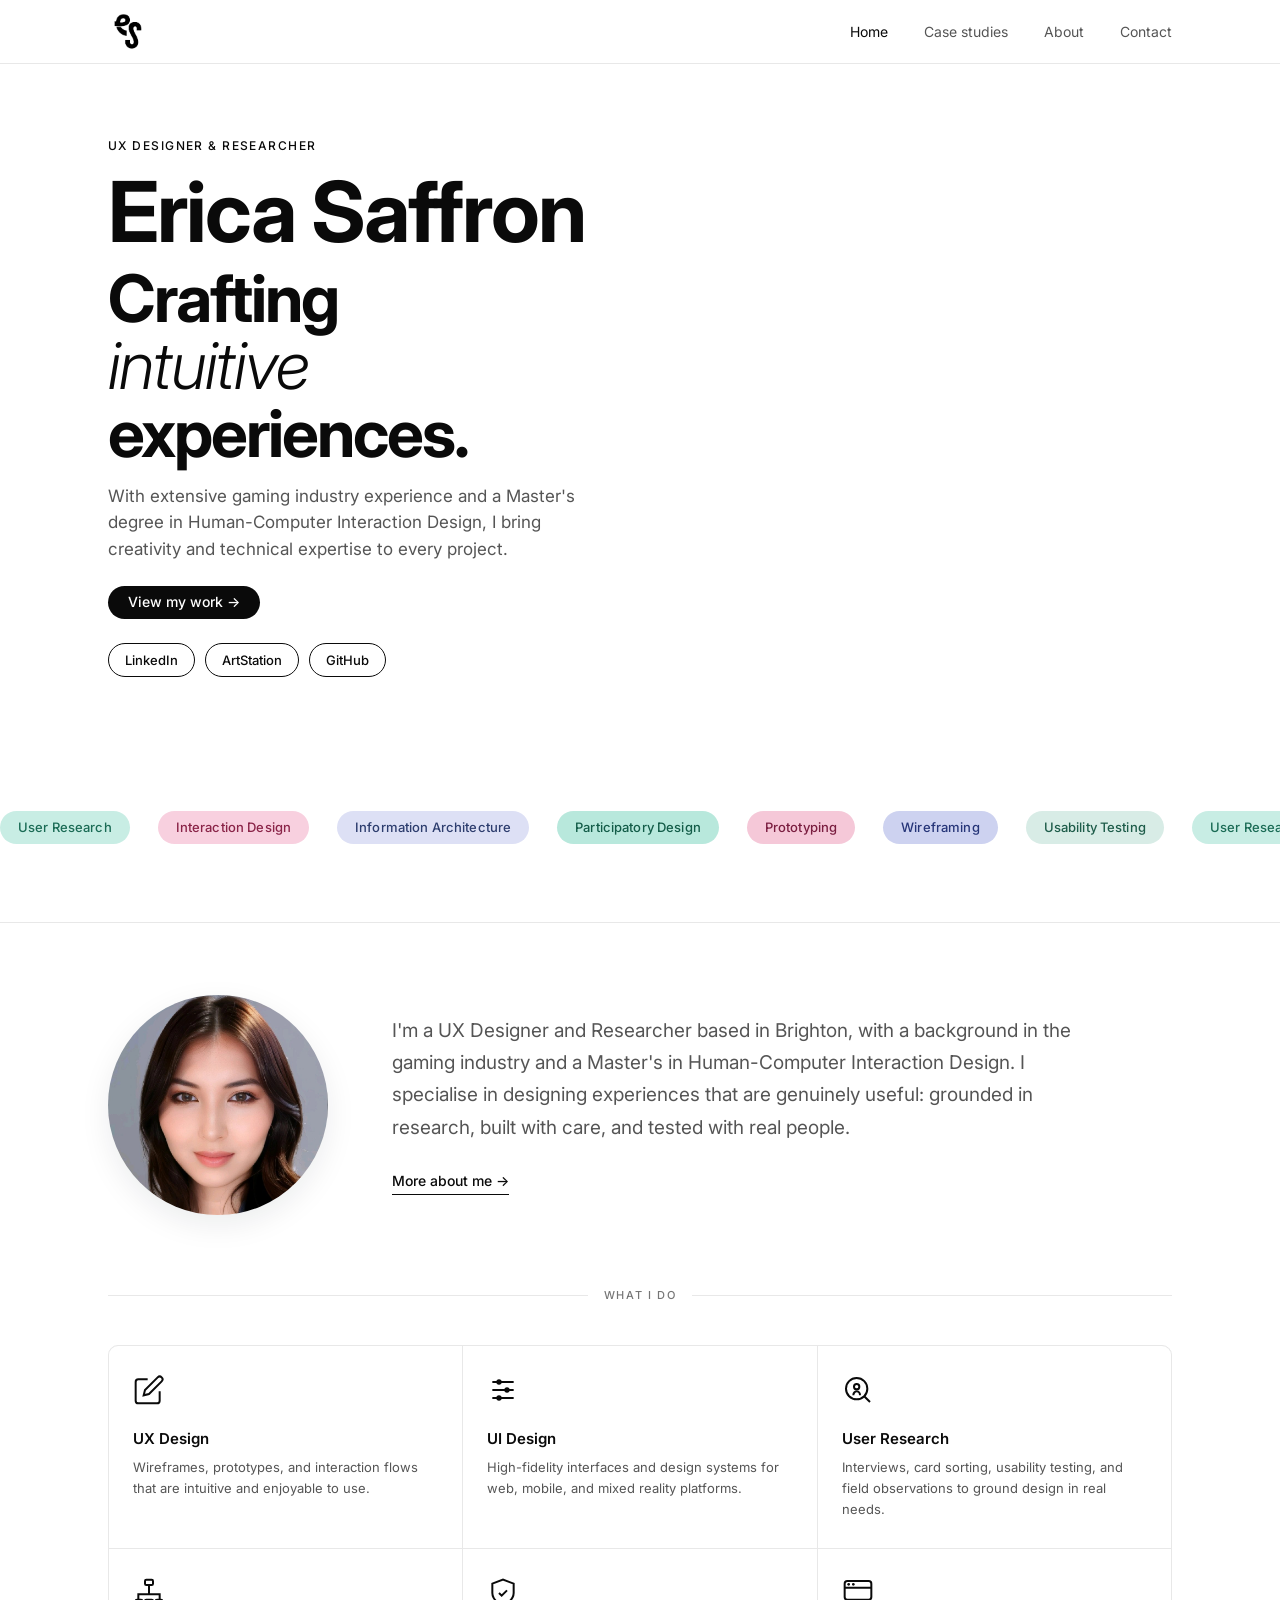
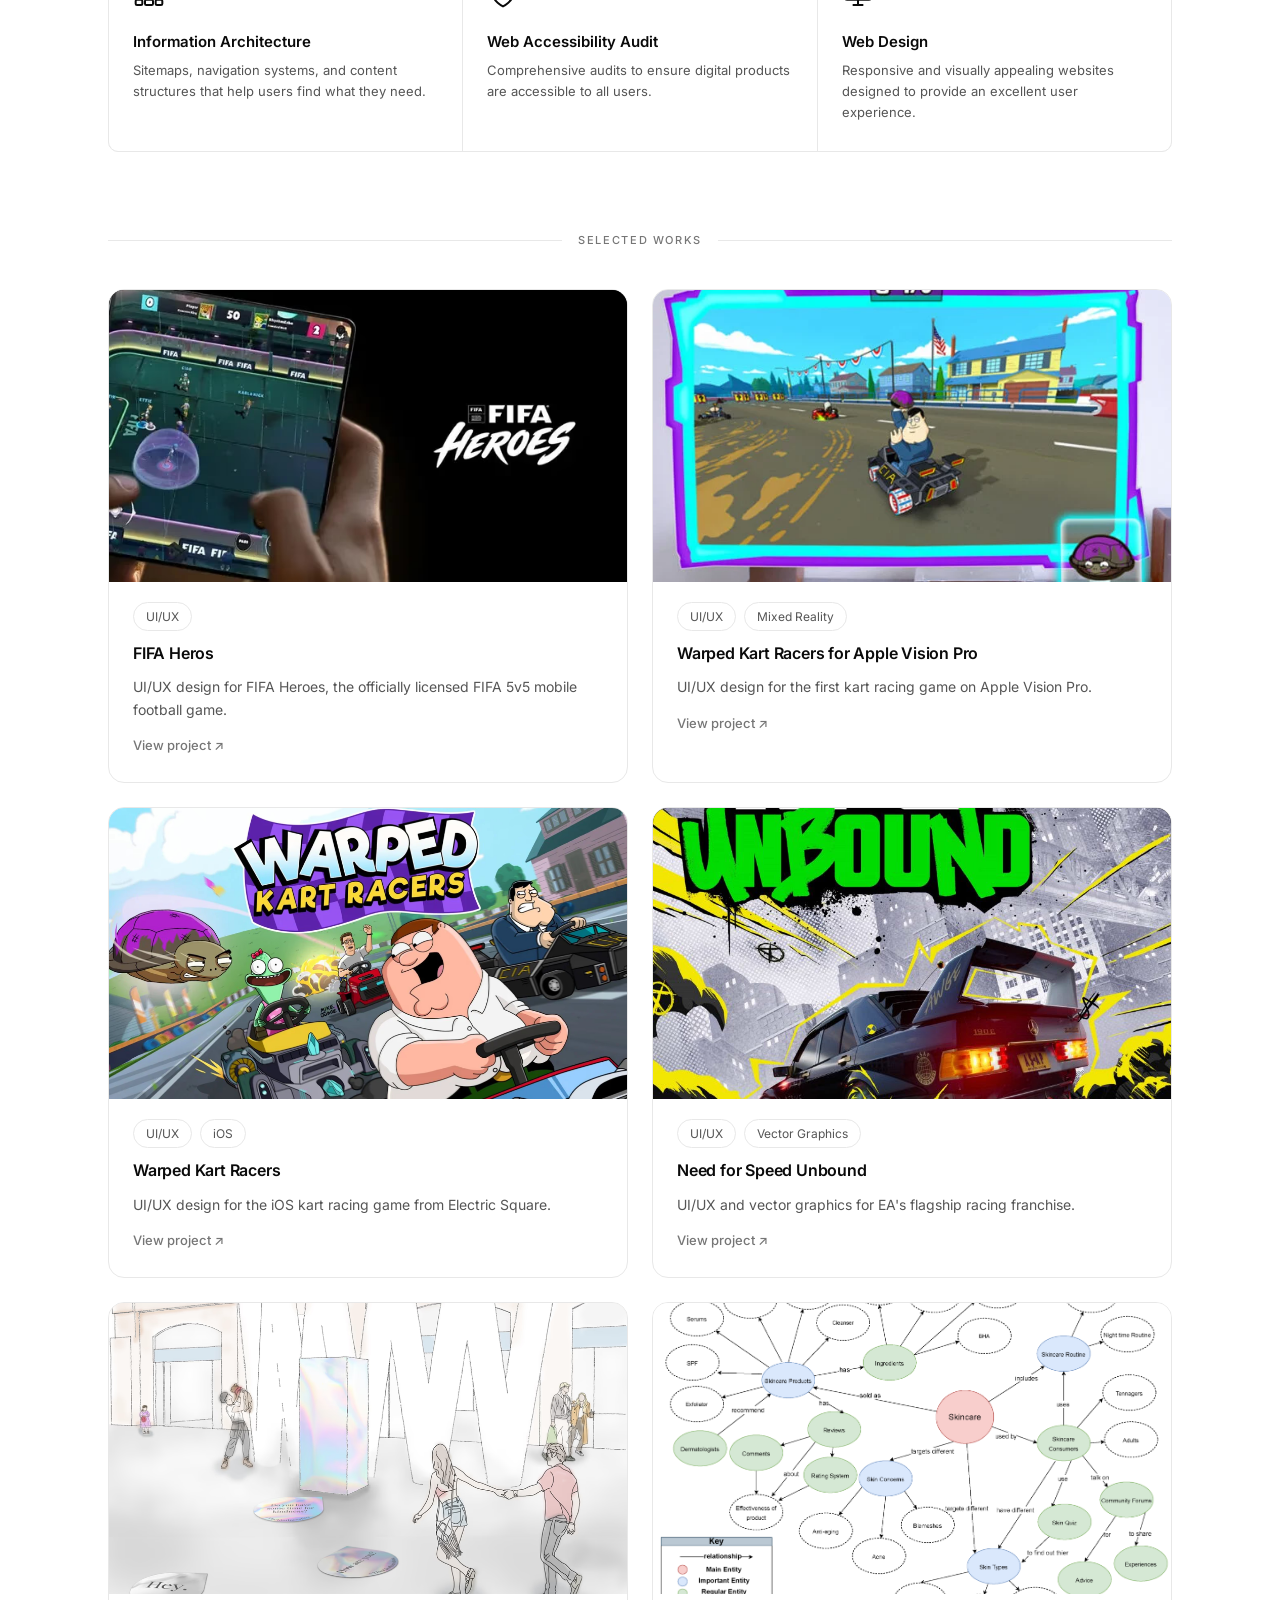
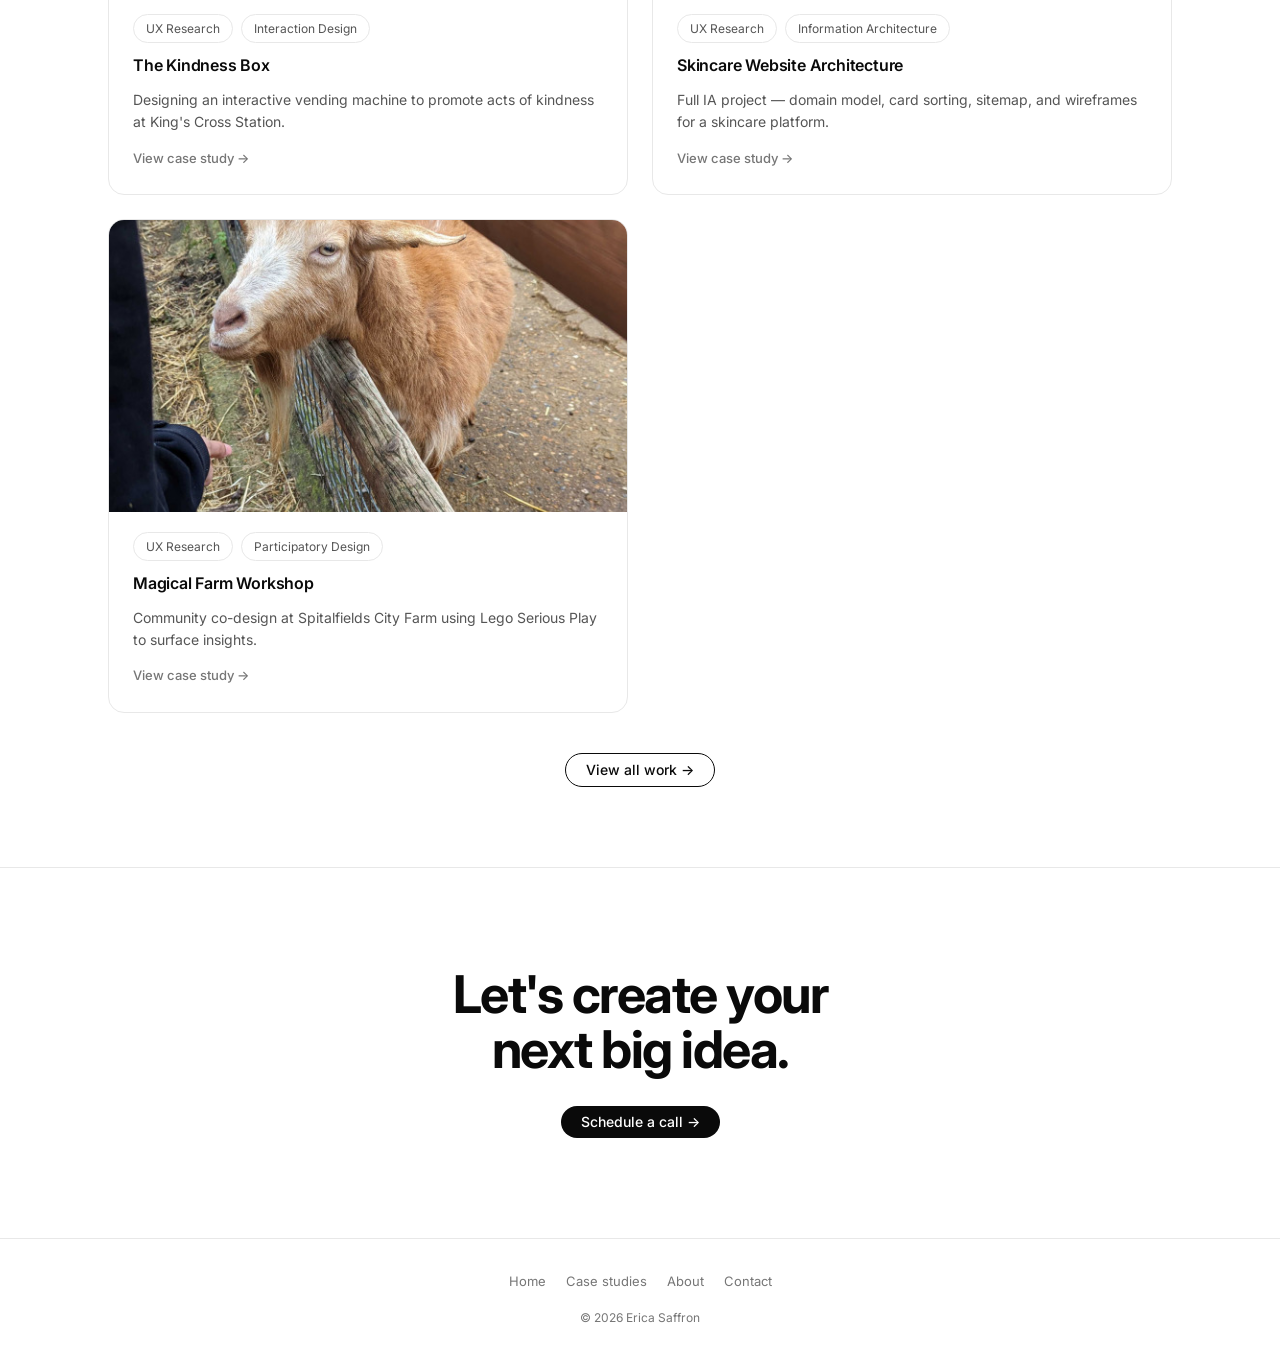
==== index.html @ 1711dd30 "Initial commit of Erica Saffron portfolio site Static HTML/CSS/JS portfolio with case studies for th" ====
<!DOCTYPE html>
<html lang="en">
<head>
  <meta charset="UTF-8">
  <meta name="viewport" content="width=device-width, initial-scale=1.0">
  <title>Erica Saffron | UX Designer & Researcher</title>
  <meta name="description" content="UX Designer and Researcher based in Brighton, specialising in human-centred design, interaction design, and user research.">
  <link rel="preconnect" href="https://fonts.googleapis.com">
  <link rel="preconnect" href="https://fonts.gstatic.com" crossorigin>
  <link href="https://fonts.googleapis.com/css2?family=Inter:wght@300;400;500;600;700&display=swap" rel="stylesheet">
  <link rel="stylesheet" href="css/style.css">
</head>
<body>
  <a href="#main" class="skip-link">Skip to main content</a>

  <!-- NAV -->
  <nav class="nav">
    <div class="nav__inner">
      <a href="index.html" class="nav__logo" aria-label="Erica Saffron home">
        <img src="images/logo-black.jpg" alt="Erica Saffron" style="width:40px;height:40px;border-radius:999px;object-fit:cover;display:block;">
      </a>
      <ul class="nav__links" id="navLinks">
        <li><a href="index.html" class="active">Home</a></li>
        <li><a href="portfolio.html">Case studies</a></li>
        <li><a href="about.html">About</a></li>
        <li><a href="contact.html">Contact</a></li>
      </ul>
      <button class="nav__toggle" id="navToggle" type="button" aria-label="Toggle navigation menu" aria-controls="navLinks" aria-expanded="false" aria-haspopup="true">
        <span aria-hidden="true"></span><span aria-hidden="true"></span><span aria-hidden="true"></span>
      </button>
    </div>
  </nav>

  <main id="main">

    <!-- HERO -->
    <section class="home-hero" style="--home-hero-bg: linear-gradient(rgba(0, 0, 0, 0.78), rgba(255, 0, 242, 0.78)), url('images/your-hero-image.jpg');">
      <div class="container">
        <p class="home-hero__eyebrow">UX Designer & Researcher</p>
        <h1>
          <span class="home-hero__name">Erica Saffron</span>
          <span class="home-hero__tagline">Crafting<br><em>intuitive</em><br>experiences.</span>
        </h1>
        <p class="home-hero__sub">With extensive gaming industry experience and a Master's degree in Human-Computer Interaction Design, I bring creativity and technical expertise to every project.</p>
        <div class="home-hero__actions">
          <a href="portfolio.html" class="btn btn--primary">View my work →</a>
        </div>
        <div class="home-hero__social">
          <a href="https://www.linkedin.com/in/erica-saffron" target="_blank" rel="noopener" aria-label="LinkedIn (opens in new tab)">LinkedIn</a>
          <a href="https://www.artstation.com/ericasaffron" target="_blank" rel="noopener" aria-label="ArtStation (opens in new tab)">ArtStation</a>
          <a href="https://github.com/ericasaffron" target="_blank" rel="noopener" aria-label="GitHub (opens in new tab)">GitHub</a>
        </div>
      </div>
    </section>

    <!-- MARQUEE -->
    <div class="marquee-wrap">
      <div class="marquee-track" aria-hidden="true">
        <span class="dot">User Research</span>
        <span class="dot">Interaction Design</span>
        <span class="dot">Information Architecture</span>
        <span class="dot">Participatory Design</span>
        <span class="dot">Prototyping</span>
        <span class="dot">Wireframing</span>
        <span class="dot">Usability Testing</span>
        <span class="dot">User Research</span>
        <span class="dot">Interaction Design</span>
        <span class="dot">Information Architecture</span>
        <span class="dot">Participatory Design</span>
        <span class="dot">Prototyping</span>
        <span class="dot">Wireframing</span>
        <span class="dot">Usability Testing</span>
        <span class="dot">User Research</span>
        <span class="dot">Interaction Design</span>
        <span class="dot">Information Architecture</span>
        <span class="dot">Participatory Design</span>
        <span class="dot">Prototyping</span>
        <span class="dot">Wireframing</span>
        <span class="dot">Usability Testing</span>
        <span class="dot">User Research</span>
        <span class="dot">Interaction Design</span>
        <span class="dot">Information Architecture</span>
        <span class="dot">Participatory Design</span>
        <span class="dot">Prototyping</span>
        <span class="dot">Wireframing</span>
        <span class="dot">Usability Testing</span>
      </div>
    </div>

    <!-- INTRO -->
    <section class="home-intro">
      <div class="container">
        <div class="home-intro__inner">
          <div class="home-intro__photo">
            <img src="images/erica-portrait.jpg" alt="Erica Saffron">
          </div>
          <div class="home-intro__text">
            <p class="home-intro__body">I'm a UX Designer and Researcher based in Brighton, with a background in the gaming industry and a Master's in Human-Computer Interaction Design. I specialise in designing experiences that are genuinely useful: grounded in research, built with care, and tested with real people.</p>
            <a href="about.html" class="home-intro__link">More about me →</a>
          </div>
        </div>
      </div>
    </section>

        <!-- SERVICES -->
    <section style="padding: 0 0 80px;">
      <div class="container">
        <div class="section-label"><span>What I do</span></div>
        <div class="services-grid">
          <div class="service-item">
            <svg class="service-item__icon" viewBox="0 0 24 24" fill="none" stroke="currentColor" stroke-width="1.5">
              <path d="M11 4H4a2 2 0 0 0-2 2v14a2 2 0 0 0 2 2h14a2 2 0 0 0 2-2v-7"/>
              <path d="M18.5 2.5a2.121 2.121 0 0 1 3 3L12 15l-4 1 1-4 9.5-9.5z"/>
            </svg>
            <div class="service-item__name">UX Design</div>
            <div class="service-item__desc">Wireframes, prototypes, and interaction flows that are intuitive and enjoyable to use.</div>
          </div>
          <div class="service-item">
            <svg class="service-item__icon" viewBox="0 0 24 24" fill="none" stroke="currentColor" stroke-width="1.5">
              <line x1="4" y1="6" x2="20" y2="6"/>
              <line x1="4" y1="12" x2="20" y2="12"/>
              <line x1="4" y1="18" x2="20" y2="18"/>
              <circle cx="9" cy="6" r="2" fill="currentColor" stroke="none"/>
              <circle cx="15" cy="12" r="2" fill="currentColor" stroke="none"/>
              <circle cx="9" cy="18" r="2" fill="currentColor" stroke="none"/>
            </svg>
            <div class="service-item__name">UI Design</div>
            <div class="service-item__desc">High-fidelity interfaces and design systems for web, mobile, and mixed reality platforms.</div>
          </div>
          <div class="service-item">
            <svg class="service-item__icon" viewBox="0 0 24 24" fill="none" stroke="currentColor" stroke-width="1.5">
              <circle cx="11" cy="11" r="8"/>
              <path d="m21 21-4.35-4.35"/>
              <circle cx="11" cy="9.5" r="2"/>
              <path d="M8.5 16c0-1.7 1.1-3 2.5-3s2.5 1.3 2.5 3"/>
            </svg>
            <div class="service-item__name">User Research</div>
            <div class="service-item__desc">Interviews, card sorting, usability testing, and field observations to ground design in real needs.</div>
          </div>
          <div class="service-item">
            <svg class="service-item__icon" viewBox="0 0 24 24" fill="none" stroke="currentColor" stroke-width="1.5">
              <rect x="9" y="2" width="6" height="4" rx="1"/>
              <rect x="2" y="17" width="5" height="4" rx="1"/>
              <rect x="9" y="17" width="6" height="4" rx="1"/>
              <rect x="17" y="17" width="5" height="4" rx="1"/>
              <path d="M12 6v7M12 13H4v4M12 13h8v4"/>
            </svg>
            <div class="service-item__name">Information Architecture</div>
            <div class="service-item__desc">Sitemaps, navigation systems, and content structures that help users find what they need.</div>
          </div>
          <div class="service-item">
            <svg class="service-item__icon" viewBox="0 0 24 24" fill="none" stroke="currentColor" stroke-width="1.5">
              <path d="M12 22s8-4 8-10V5l-8-3-8 3v7c0 6 8 10 8 10z"/>
              <polyline points="9 12 11 14 15 10"/>
            </svg>
            <div class="service-item__name">Web Accessibility Audit</div>
            <div class="service-item__desc">Comprehensive audits to ensure digital products are accessible to all users.</div>
          </div>
          <div class="service-item">
            <svg class="service-item__icon" viewBox="0 0 24 24" fill="none" stroke="currentColor" stroke-width="1.5">
              <rect x="2" y="3" width="20" height="14" rx="2"/>
              <path d="M2 8h20M8 21h8M12 17v4"/>
              <circle cx="5" cy="5.5" r="1" fill="currentColor" stroke="none"/>
              <circle cx="8.5" cy="5.5" r="1" fill="currentColor" stroke="none"/>
            </svg>
            <div class="service-item__name">Web Design</div>
            <div class="service-item__desc">Responsive and visually appealing websites designed to provide an excellent user experience.</div>
          </div>
        </div>
      </div>
    </section>

    <!-- SELECTED WORK -->
    <section style="padding: 0 0 80px;">
      <div class="container">
        <div class="section-label"><span>Selected Works</span></div>

        <div class="projects-grid">

                    <!-- FIFA Heros -->
          <a href="https://www.playfifaheroes.com/" target="_blank" rel="noopener" class="project-card">
            <div class="project-card__thumb" style="background: #0a0a0a;">
              <img src="images/fifa-heros-thumb.jpg" alt="FIFA Heros" onerror="this.style.display='none'">
            </div>
            <div class="project-card__body">
              <div class="tag-group" style="margin-bottom:10px;">
                <span class="tag">UI/UX</span>
              </div>
              <div class="project-card__title">FIFA Heros</div>
              <p style="font-size:14px;color:var(--gray-600);line-height:1.6;">UI/UX design for FIFA Heroes, the officially licensed FIFA 5v5 mobile football game.</p>
              <div class="project-card__arrow">View project ↗</div>
            </div>
          </a>

                    <!-- Warped Kart Apple Vision Pro-->
          <a href="https://livelystudio.com/insight-opinion-and-news/warped-kart-racer-avp/" target="_blank" rel="noopener" class="project-card">
            <div class="project-card__thumb" style="background: #e8eaf0;">
              <img src="images/warped-kart-AP-thumb.jpg" alt="Warped Kart Racers for Apple Vision Pro" onerror="this.style.display='none'">
            </div>
            <div class="project-card__body">
              <div class="tag-group" style="margin-bottom:10px;">
                <span class="tag">UI/UX</span>
                <span class="tag">Mixed Reality</span>
              </div>
              <div class="project-card__title">Warped Kart Racers for Apple Vision Pro</div>
              <p style="font-size:14px;color:var(--gray-600);line-height:1.6;">UI/UX design for the first kart racing game on Apple Vision Pro.</p>
              <div class="project-card__arrow">View project ↗</div>
            </div>
          </a>

                    <!-- Warped Kart -->
          <a href="https://electricsquare.com/games/warped-kart-racers/" target="_blank" rel="noopener" class="project-card">
            <div class="project-card__thumb" style="background: #e8eaf0;">
              <img src="images/warped-kart-thumb.jpg" alt="Warped Kart Racers for iOS" onerror="this.style.display='none'">
            </div>
            <div class="project-card__body">
              <div class="tag-group" style="margin-bottom:10px;">
                <span class="tag">UI/UX</span>
                <span class="tag">iOS</span>
              </div>
              <div class="project-card__title">Warped Kart Racers</div>
              <p style="font-size:14px;color:var(--gray-600);line-height:1.6;">UI/UX design for the iOS kart racing game from Electric Square.</p>
              <div class="project-card__arrow">View project ↗</div>
            </div>
          </a>

          <!-- NFS -->
          <a href="https://electricsquare.com/games/need-for-speed-unbound/" target="_blank" rel="noopener" class="project-card">
            <div class="project-card__thumb" style="background: #0a0a0a;">
              <img src="images/nfs-thumb.jpg" alt="Need for Speed Unbound" onerror="this.style.display='none'">
            </div>
            <div class="project-card__body">
              <div class="tag-group" style="margin-bottom:10px;">
                <span class="tag">UI/UX</span>
                <span class="tag">Vector Graphics</span>
              </div>
              <div class="project-card__title">Need for Speed Unbound</div>
              <p style="font-size:14px;color:var(--gray-600);line-height:1.6;">UI/UX and vector graphics for EA's flagship racing franchise.</p>
              <div class="project-card__arrow">View project ↗</div>
            </div>
          </a>

          
          <!-- Kindness Box -->
          <a href="kindness-box.html" class="project-card">
            <div class="project-card__thumb" style="background: #f0ede8;">
              <img src="images/kindness-box-thumb.jpg" alt="The Kindness Box — an iridescent vending machine installation at King's Cross" onerror="this.style.display='none'">
            </div>
            <div class="project-card__body">
              <div class="tag-group" style="margin-bottom:10px;">
                <span class="tag">UX Research</span>
                <span class="tag">Interaction Design</span>
              </div>
              <div class="project-card__title">The Kindness Box</div>
              <p style="font-size:14px;color:var(--gray-600);line-height:1.6;">Designing an interactive vending machine to promote acts of kindness at King's Cross Station.</p>
              <div class="project-card__arrow">View case study →</div>
            </div>
          </a>

          <!-- IA Skincare -->
          <a href="information-architecture.html" class="project-card">
            <div class="project-card__thumb" style="background: #fce8e6;">
              <img src="images/ia-thumb.jpg" alt="Information Architecture sitemap for a skincare website" onerror="this.style.display='none'">
            </div>
            <div class="project-card__body">
              <div class="tag-group" style="margin-bottom:10px;">
                <span class="tag">UX Research</span>
                <span class="tag">Information Architecture</span>
              </div>
              <div class="project-card__title">Skincare Website Architecture</div>
              <p style="font-size:14px;color:var(--gray-600);line-height:1.6;">Full IA project — domain model, card sorting, sitemap, and wireframes for a skincare platform.</p>
              <div class="project-card__arrow">View case study →</div>
            </div>
          </a>

          <!-- Participatory Design -->
          <a href="participatory-design.html" class="project-card">
            <div class="project-card__thumb" style="background: #e8f0e8;">
              <img src="images/farm-thumb.jpg" alt="Lego Serious Play workshop at Spitalfields City Farm" onerror="this.style.display='none'">
            </div>
            <div class="project-card__body">
              <div class="tag-group" style="margin-bottom:10px;">
                <span class="tag">UX Research</span>
                <span class="tag">Participatory Design</span>
              </div>
              <div class="project-card__title">Magical Farm Workshop</div>
              <p style="font-size:14px;color:var(--gray-600);line-height:1.6;">Community co-design at Spitalfields City Farm using Lego Serious Play to surface insights.</p>
              <div class="project-card__arrow">View case study →</div>
            </div>
          </a>

        </div>

        <div style="text-align:center; margin-top:40px;">
          <a href="portfolio.html" class="btn btn--outline">View all work →</a>
        </div>
      </div>
    </section>

    <!-- FOOTER CTA -->
    <div class="footer-cta">
      <div class="container">
        <h2 class="footer-cta__heading">Let's create your<br>next big idea.</h2>
        <a href="https://calendly.com/ericasaffron/initial-consultation" target="_blank" rel="noopener" class="btn btn--primary">Schedule a call →</a>
      </div>
    </div>

  </main>

  <footer>
    <div class="footer__inner">
      <nav class="footer__nav">
        <a href="index.html">Home</a>
        <a href="portfolio.html">Case studies</a>
        <a href="about.html">About</a>
        <a href="contact.html">Contact</a>
      </nav>
      <p class="footer__copy">© 2026 Erica Saffron</p>
    </div>
  </footer>

  <script src="js/nav.js"></script>
</body>
</html>
---- css/style.css ----
/* =========================================
   Erica Saffron — Portfolio
   style.css
   ========================================= */

/* ------------------------------------------
   RESET & BASE
------------------------------------------ */
*, *::before, *::after {
  box-sizing: border-box;
  margin: 0;
  padding: 0;
}

:root {
  --black:      #0a0a0a;
  --gray-800:   #1a1a1a;
  --gray-600:   #555555;
  --gray-400:   #767676;
  --gray-200:   #e8e8e8;
  --gray-100:   #f5f5f5;
  --white:      #ffffff;

  --accent:        #3d4f90;
  --accent-teal:   #3dbfa0;
  --accent-pink:   #e06088;
  --accent-navy:   #3d4f90;
  --accent-bg:     #eef0f9;

  --font-sans:  'Inter', -apple-system, BlinkMacSystemFont, 'Segoe UI', Helvetica, Arial, sans-serif;

  --nav-h:      64px;
  --max-w:      1160px;
  --content-w:  720px;

  --radius-sm:  6px;
  --radius-md:  10px;
  --radius-lg:  16px;
  --radius-pill:100px;

  --ease:       cubic-bezier(0.25, 0.1, 0.25, 1);
}

html {
  font-size: 16px;
  scroll-behavior: smooth;
}

body {
  font-family: var(--font-sans);
  background: var(--white);
  color: var(--black);
  -webkit-font-smoothing: antialiased;
  -moz-osx-font-smoothing: grayscale;
  line-height: 1.6;
  min-height: 100vh;
  display: flex;
  flex-direction: column;
}

img {
  max-width: 100%;
  display: block;
}

a {
  color: inherit;
  text-decoration: none;
}

ul, ol {
  list-style: none;
}

/* ------------------------------------------
   SKIP LINK
------------------------------------------ */
.skip-link {
  position: absolute;
  top: -100%;
  left: 16px;
  background: var(--black);
  color: var(--white);
  padding: 10px 20px;
  font-size: 14px;
  font-weight: 500;
  border-radius: 0 0 var(--radius-md) var(--radius-md);
  z-index: 9999;
  transition: top 0.1s;
}

.skip-link:focus {
  top: 0;
}

/* ------------------------------------------
   TYPOGRAPHY SCALE
------------------------------------------ */
.t-display {
  font-size: clamp(42px, 7vw, 80px);
  font-weight: 700;
  letter-spacing: -2px;
  line-height: 1.0;
}

.t-h1 {
  font-size: clamp(32px, 5vw, 56px);
  font-weight: 700;
  letter-spacing: -1.5px;
  line-height: 1.05;
}

.t-h2 {
  font-size: clamp(22px, 3vw, 28px);
  font-weight: 600;
  letter-spacing: -0.5px;
  line-height: 1.2;
}

.t-h3 {
  font-size: 18px;
  font-weight: 600;
  letter-spacing: -0.2px;
  line-height: 1.3;
}

.t-body {
  font-size: 16px;
  line-height: 1.75;
  color: var(--gray-600);
}

.t-small {
  font-size: 13px;
  line-height: 1.5;
  color: var(--gray-400);
}

.t-label {
  font-size: 11px;
  font-weight: 500;
  text-transform: uppercase;
  letter-spacing: 0.1em;
  color: var(--gray-400);
}

/* ------------------------------------------
   LAYOUT HELPERS
------------------------------------------ */
.container {
  max-width: var(--max-w);
  margin: 0 auto;
  padding: 0 48px;
}

.content-width {
  max-width: var(--content-w);
}

main {
  flex: 1;
}

/* ------------------------------------------
   NAV
------------------------------------------ */
.nav {
  position: sticky;
  top: 0;
  z-index: 200;
  background: rgba(255, 255, 255, 0.92);
  backdrop-filter: blur(12px);
  -webkit-backdrop-filter: blur(12px);
  border-bottom: 1px solid var(--gray-200);
  height: var(--nav-h);
}

.nav__inner {
  max-width: var(--max-w);
  margin: 0 auto;
  padding: 0 48px;
  height: 100%;
  display: flex;
  align-items: center;
  justify-content: space-between;
}

.nav__logo {
  font-size: 20px;
  font-weight: 700;
  letter-spacing: -0.5px;
  color: var(--black);
  transition: opacity 0.15s var(--ease);
}

.nav__logo:hover { opacity: 0.6; }

.nav__links {
  display: flex;
  align-items: center;
  gap: 36px;
}

.nav__links a {
  font-size: 14px;
  color: var(--gray-600);
  transition: color 0.15s var(--ease);
}

.nav__links a:hover,
.nav__links a.active {
  color: var(--black);
}

.nav__cta {
  font-size: 13px;
  font-weight: 500;
  background: var(--black);
  color: var(--white) !important;
  padding: 9px 20px;
  border-radius: var(--radius-pill);
  transition: opacity 0.15s var(--ease) !important;
}

.nav__cta:hover { opacity: 0.75 !important; }

/* Mobile nav toggle */
.nav__toggle {
  display: none;
  flex-direction: column;
  gap: 5px;
  cursor: pointer;
  padding: 4px;
  background: none;
  border: none;
}

.nav__toggle span {
  display: block;
  width: 22px;
  height: 2px;
  background: var(--black);
  border-radius: 2px;
  transition: transform 0.2s var(--ease), opacity 0.2s var(--ease);
}

.nav__toggle:focus-visible,
.nav__links a:focus-visible,
.nav__logo:focus-visible {
  outline: 3px solid var(--black);
  outline-offset: 3px;
  border-radius: 6px;
}

/* ------------------------------------------
   FOCUS STYLES (keyboard navigation)
------------------------------------------ */
.btn:focus-visible {
  outline: 3px solid var(--black);
  outline-offset: 3px;
}

.project-card:focus-visible {
  outline: 3px solid var(--black);
  outline-offset: 3px;
}

.filter-btn:focus-visible {
  outline: 3px solid var(--black);
  outline-offset: 3px;
}

.home-hero__social a:focus-visible {
  outline: 3px solid var(--black);
  outline-offset: 3px;
  border-radius: var(--radius-pill);
}

.home-intro__link:focus-visible,
.contact-link:focus-visible,
.back-link:focus-visible,
.footer__nav a:focus-visible {
  outline: 3px solid var(--black);
  outline-offset: 3px;
  border-radius: 2px;
}

.nav--compact .nav__links {
  display: none;
}

.nav--compact .nav__toggle {
  display: flex;
}

.nav--compact .nav__cta {
  display: none;
}

.nav--compact .nav__links.open {
  display: flex;
  flex-direction: column;
  position: fixed;
  top: var(--nav-h);
  left: 0;
  right: 0;
  background: var(--white);
  border-bottom: 1px solid var(--gray-200);
  padding: 24px 20px 28px;
  gap: 24px;
  z-index: 199;
}

.nav--compact .nav__links.open a {
  font-size: 16px;
}

/* ------------------------------------------
   BUTTONS
------------------------------------------ */
.btn {
  display: inline-flex;
  align-items: center;
  gap: 8px;
  font-size: 14px;
  font-weight: 500;
  padding: 5px 20px;
  border-radius: var(--radius-pill);
  transition: opacity 0.15s var(--ease), transform 0.15s var(--ease);
  cursor: pointer;
  border: none;
}

.btn:hover { opacity: 0.8; transform: translateY(-1px); }
.btn:active { transform: translateY(0); }

.btn--primary {
  background: var(--black);
  color: var(--white);
}

.btn--outline {
  background: transparent;
  color: var(--black);
  border: 1.5px solid var(--black);
}

.btn--outline:hover {
  border-color: var(--black);
  opacity: 1;
}

/* ------------------------------------------
   TAGS / CHIPS
------------------------------------------ */
.tag {
  display: inline-block;
  font-size: 12px;
  font-weight: 400;
  color: var(--gray-600);
  border: 1px solid var(--gray-200);
  padding: 4px 12px;
  border-radius: var(--radius-pill);
  white-space: nowrap;
}

.tag-group {
  display: flex;
  flex-wrap: wrap;
  gap: 8px;
}

/* ------------------------------------------
   DIVIDERS
------------------------------------------ */
.divider {
  border: none;
  border-top: 1px solid var(--gray-200);
  margin: 56px 0;
}

.section-label {
  display: flex;
  align-items: center;
  gap: 16px;
  margin-bottom: 40px;
}

.section-label::before,
.section-label::after {
  content: '';
  flex: 1;
  height: 1px;
  background: var(--gray-200);
}

.section-label span {
  font-size: 11px;
  font-weight: 500;
  text-transform: uppercase;
  letter-spacing: 0.15em;
  color: var(--gray-400);
  white-space: nowrap;
}

/* ------------------------------------------
   MARQUEE / TICKER
------------------------------------------ */
.marquee-wrap {
  overflow: hidden;
  padding: 18px 0;
  margin: 60px 0;
}

.marquee-track {
  display: flex;
  width: max-content;
  animation: marquee 28s linear infinite;
}

.marquee-track span {
  font-size: 13px;
  font-weight: 500;
  letter-spacing: 0.01em;
  white-space: nowrap;
  padding: 6px 18px;
  border-radius: 999px;
  margin-right: 28px;
}

.marquee-track span.dot::after { content: none; }

.marquee-track span:nth-child(7n+1) { background: #c8ede4; color: #1a6b55; }
.marquee-track span:nth-child(7n+2) { background: #f8d0df; color: #8a2448; }
.marquee-track span:nth-child(7n+3) { background: #dde0f5; color: #2d3d6e; }
.marquee-track span:nth-child(7n+4) { background: #b8e8dc; color: #135c48; }
.marquee-track span:nth-child(7n+5) { background: #f5c8d8; color: #7a1e40; }
.marquee-track span:nth-child(7n+6) { background: #cdd2f0; color: #263578; }
.marquee-track span:nth-child(7n+0) { background: #d8ece6; color: #1e5c4a; }

@keyframes marquee {
  from { transform: translateX(0); }
  to   { transform: translateX(-25%); }
}

/* ------------------------------------------
   HOME INTRO
------------------------------------------ */
.home-intro {
  padding: 72px 0;
  border-top: 1px solid var(--gray-200);
}

.home-intro__inner {
  display: grid;
  grid-template-columns: 220px 1fr;
  gap: 64px;
  align-items: center;
}

.home-intro__photo {
  border-radius: 50%;
  overflow: hidden;
  aspect-ratio: 1;
  background: var(--gray-100);
  box-shadow: 0 10px 30px rgba(17, 24, 39, 0.08);
}

.home-intro__photo img {
  width: 100%;
  height: 100%;
  object-fit: cover;
  object-position: center top;
}

.home-intro__body {
  font-size: 19px;
  line-height: 1.7;
  color: var(--gray-600);
  margin-bottom: 24px;
  max-width: 58ch;
}

.home-intro__link {
  font-size: 14px;
  font-weight: 500;
  color: var(--black);
  display: inline-flex;
  align-items: center;
  gap: 6px;
  border-bottom: 1.5px solid var(--black);
  padding-bottom: 2px;
  transition: opacity 0.15s var(--ease);
}

.home-intro__link:hover { opacity: 0.55; }

@media (max-width: 680px) {
  .home-intro__inner {
    grid-template-columns: 1fr;
    gap: 28px;
  }

  .home-intro__photo img {
    width: 120px;
    aspect-ratio: 1;
  }

  .home-intro__body { font-size: 16px; }
}

/* ------------------------------------------
   PROJECT CARDS
------------------------------------------ */
.projects-grid {
  display: grid;
  grid-template-columns: repeat(auto-fill, minmax(340px, 1fr));
  gap: 24px;
}

.project-card {
  border: 1px solid var(--gray-200);
  border-radius: var(--radius-lg);
  overflow: hidden;
  transition: border-color 0.2s var(--ease), transform 0.2s var(--ease), box-shadow 0.2s var(--ease);
  background: var(--white);
}

.project-card:hover {
  border-color: var(--black);
  transform: translateY(-3px);
  box-shadow: 0 12px 32px rgba(0,0,0,0.08);
}

.project-card__thumb {
  aspect-ratio: 16 / 9;
  background: var(--gray-100);
  overflow: hidden;
}

.project-card__thumb img {
  width: 100%;
  height: 100%;
  object-fit: cover;
  object-position: center;
  transition: transform 0.4s var(--ease);
}

.project-card:hover .project-card__thumb img {
  transform: scale(1.04);
}

.project-card__body {
  padding: 20px 24px 24px;
}

.project-card__title {
  font-size: 16px;
  font-weight: 600;
  letter-spacing: -0.2px;
  margin-bottom: 10px;
  color: var(--black);
}

.project-card__arrow {
  display: inline-flex;
  align-items: center;
  gap: 6px;
  font-size: 13px;
  font-weight: 500;
  color: var(--gray-400);
  margin-top: 14px;
  transition: color 0.15s var(--ease), gap 0.15s var(--ease);
}

.project-card:hover .project-card__arrow {
  color: var(--black);
  gap: 10px;
}

/* ------------------------------------------
   SERVICES ROW
------------------------------------------ */
.services-grid {
  display: grid;
  grid-template-columns: repeat(3, minmax(0, 1fr));
  gap: 1px;
  background: var(--gray-200);
  border: 1px solid var(--gray-200);
  border-radius: var(--radius-md);
  overflow: hidden;
}

@media (max-width: 980px) {
  .services-grid {
    grid-template-columns: repeat(2, minmax(0, 1fr));
  }
}

@media (max-width: 640px) {
  .services-grid {
    grid-template-columns: 1fr;
  }
}

.service-item {
  background: var(--white);
  padding: 28px 24px;
  transition: background 0.15s var(--ease);
}

.service-item:hover { background: var(--gray-100); }

.service-item__icon {
  width: 32px;
  height: 32px;
  margin-bottom: 14px;
  color: var(--black);
}

.service-item__name {
  font-size: 15px;
  font-weight: 600;
  color: var(--black);
  margin-bottom: 6px;
}

.service-item__desc {
  font-size: 13px;
  color: var(--gray-600);
  line-height: 1.6;
}

/* ------------------------------------------
   FOOTER CTA BAND
------------------------------------------ */
.footer-cta {
  text-align: center;
  padding: 100px 48px;
  border-top: 1px solid var(--gray-200);
}

.footer-cta .container {
  display: flex;
  flex-direction: column;
  align-items: center;
  justify-content: center;
}


.footer-cta__heading {
  font-size: clamp(32px, 5vw, 52px);
  font-weight: 700;
  letter-spacing: -1.5px;
  margin-bottom: 28px;
  line-height: 1.05;
}

.footer-cta .container > div {
  display: flex;
  justify-content: center;
  align-items: center;
  text-align: center;
}

/* ------------------------------------------
   FOOTER
------------------------------------------ */
footer {
  border-top: 1px solid var(--gray-200);
  padding: 32px 48px;
}

.footer__inner {
  max-width: var(--max-w);
  margin: 0 auto;
  display: flex;
  flex-direction: column;
  align-items: center;
  justify-content: center;
  gap: 12px;
  text-align: center;
}

.footer__nav {
  display: flex;
  flex-wrap: wrap;
  justify-content: center;
  gap: 20px;
}

.footer__nav a {
  font-size: 13px;
  color: var(--gray-400);
  transition: color 0.15s var(--ease);
}

.footer__nav a:hover { color: var(--black); }

.footer__copy {
  font-size: 12px;
  color: var(--gray-400);
  margin-top: 4px;
}

/* ------------------------------------------
   BACK LINK
------------------------------------------ */
.back-link {
  display: inline-flex;
  align-items: center;
  gap: 8px;
  font-size: 13px;
  color: var(--gray-600);
  margin-bottom: 32px;
  transition: color 0.15s var(--ease);
}

.back-link:hover { color: var(--black); }

.back-link::before { content: '←'; }

/* ------------------------------------------
   CASE STUDY HERO
------------------------------------------ */
.cs-hero {
  padding: 56px 0 48px;
  border-bottom: 1px solid var(--gray-200);
  margin-bottom: 56px;
}

.cs-hero__layout {
  display: grid;
  grid-template-columns: 1fr 240px;
  gap: 56px;
  align-items: start;
}

.cs-hero h1 {
  font-size: clamp(28px, 4.5vw, 48px);
  font-weight: 700;
  letter-spacing: -1.2px;
  line-height: 1.08;
  margin-bottom: 16px;
}

.cs-hero__desc {
  font-size: 16px;
  color: var(--gray-600);
  line-height: 1.7;
  margin-top: 16px;
}

.cs-meta {
  border-top: 1px solid var(--gray-200);
  padding-top: 24px;
}

.cs-meta__row {
  display: flex;
  justify-content: space-between;
  align-items: baseline;
  gap: 16px;
  padding: 10px 0;
  border-bottom: 1px solid var(--gray-200);
  font-size: 13px;
}

.cs-meta__label { color: var(--gray-400); }
.cs-meta__value { color: var(--black); font-weight: 500; text-align: right; }

/* ------------------------------------------
   CASE STUDY BODY
------------------------------------------ */
.cs-body {
  padding-bottom: 80px;
}

.cs-section {
  margin-bottom: 56px;
}

.cs-section h2 {
  font-size: 20px;
  font-weight: 600;
  letter-spacing: -0.3px;
  padding-bottom: 14px;
  border-bottom: 1px solid var(--gray-200);
  margin-bottom: 20px;
}

.cs-section h3 {
  font-size: 15px;
  font-weight: 600;
  margin: 24px 0 8px;
  color: var(--black);
}

.cs-section p {
  font-size: 15px;
  line-height: 1.8;
  color: var(--gray-600);
  margin-bottom: 14px;
}

.cs-section p:last-child { margin-bottom: 0; }

/* Stat cards */
.stat-grid {
  display: grid;
  grid-template-columns: repeat(auto-fit, minmax(130px, 1fr));
  gap: 1px;
  background: var(--gray-200);
  border: 1px solid var(--gray-200);
  border-radius: var(--radius-md);
  overflow: hidden;
  margin: 20px 0 28px;
}

.stat {
  background: var(--white);
  padding: 20px 18px;
}

.stat__label {
  font-size: 11px;
  text-transform: uppercase;
  letter-spacing: 0.08em;
  color: var(--gray-400);
  margin-bottom: 6px;
}

.stat__value {
  font-size: 30px;
  font-weight: 700;
  letter-spacing: -1px;
  color: var(--black);
  line-height: 1;
}

.stat__desc {
  font-size: 12px;
  color: var(--gray-600);
  margin-top: 5px;
  line-height: 1.4;
}

/* Insight callout */
.callout {
  border-left: 3px solid var(--black);
  padding: 14px 0 14px 22px;
  margin: 22px 0;
}

.callout__label {
  font-size: 11px;
  text-transform: uppercase;
  letter-spacing: 0.08em;
  color: var(--gray-400);
  margin-bottom: 8px;
}

.callout p {
  font-size: 14px;
  color: var(--gray-600);
  line-height: 1.7;
  margin: 0 !important;
}

/* Reflection cards */
.reflections {
  display: flex;
  flex-direction: column;
  gap: 12px;
}

.reflection {
  background: var(--gray-100);
  border-radius: var(--radius-md);
  padding: 20px 24px;
}

.reflection__label {
  font-size: 11px;
  text-transform: uppercase;
  letter-spacing: 0.08em;
  color: var(--gray-400);
  margin-bottom: 8px;
}

.reflection p {
  font-size: 14px;
  color: var(--gray-600);
  line-height: 1.7;
  margin: 0 !important;
}

/* Skill tags */
.skill-tags {
  display: flex;
  flex-wrap: wrap;
  gap: 8px;
}

.skill-tag {
  font-size: 13px;
  background: var(--gray-100);
  color: var(--gray-600);
  padding: 7px 16px;
  border-radius: var(--radius-pill);
}

/* ------------------------------------------
   ABOUT PAGE
------------------------------------------ */
.about-hero {
  padding: 80px 0 60px;
}

.about-hero h1 {
  font-size: clamp(34px, 6vw, 60px);
  font-weight: 700;
  letter-spacing: -1.5px;
  line-height: 1.04;
  max-width: 760px;
  margin-bottom: 32px;
}

.about-hero__image-wrap {
  width: 100%;
  overflow: hidden;
  border-radius: 24px;
}

.about-hero__image-wrap img {
  width: 100%;
  height: auto;
  display: block;
  object-fit: cover;
}

.about-grid {
  display: grid;
  grid-template-columns: 1fr 280px;
  gap: 56px;
  align-items: start;
  padding: 56px 0;
  border-top: 1px solid var(--gray-200);
}

.about-bio p {
  font-size: 16px;
  line-height: 1.8;
  color: var(--gray-600);
  margin-bottom: 18px;
}

.about-photo {
  width: 240px;
  margin-left: auto;
  border-radius: 50%;
  overflow: hidden;
  aspect-ratio: 1 / 1;
  background: var(--gray-100);
  box-shadow: 0 10px 30px rgba(17, 24, 39, 0.08);
}

.about-photo img {
  width: 100%;
  height: 100%;
  object-fit: cover;
}

/* Experience timeline */
.exp-section {
  padding: 56px 0;
  border-top: 1px solid var(--gray-200);
}

.exp-list {
  margin-top: 32px;
  display: flex;
  flex-direction: column;
  gap: 0;
}

.exp-item {
  display: grid;
  grid-template-columns: 140px 1fr;
  gap: 24px;
  padding: 20px 0;
  border-bottom: 1px solid var(--gray-200);
}

.exp-item:first-child { border-top: 1px solid var(--gray-200); }

.exp-years {
  font-size: 13px;
  color: var(--gray-400);
  padding-top: 2px;
}

.exp-role {
  font-size: 15px;
  font-weight: 600;
  color: var(--black);
  margin-bottom: 2px;
}

.exp-company {
  font-size: 14px;
  color: var(--gray-600);
}

/* Why choose me grid */
.why-grid {
  display: grid;
  grid-template-columns: repeat(2, minmax(0, 1fr));
  gap: 24px;
  margin-top: 32px;
}

@media (max-width: 900px) {
  .why-grid {
    grid-template-columns: 1fr;
  }
}

.why-item {
  padding: 24px;
  border: 1px solid var(--gray-200);
  border-radius: var(--radius-lg);
}

.why-item__title {
  font-size: 15px;
  font-weight: 600;
  color: var(--black);
  margin-bottom: 8px;
  display: flex;
  align-items: center;
  gap: 8px;
}

.why-item__title i,
.why-item__title svg {
  width: 18px;
  height: 18px;
  flex-shrink: 0;
}

.why-item__title::before {
  content: none;
}

.why-item__desc {
  font-size: 14px;
  color: var(--gray-600);
  line-height: 1.65;
}

/* ------------------------------------------
   CONTACT PAGE
------------------------------------------ */
.contact-hero {
  padding: 80px 0 56px;
  border-bottom: 1px solid var(--gray-200);
}

.contact-hero h1 {
  font-size: clamp(32px, 5vw, 56px);
  font-weight: 700;
  letter-spacing: -1.5px;
  line-height: 1.06;
  margin-bottom: 20px;
}

.contact-hero p {
  font-size: 16px;
  color: var(--gray-600);
  line-height: 1.7;
  max-width: 520px;
}

.contact-grid {
  display: grid;
  grid-template-columns: 1fr 1fr;
  gap: 64px;
  padding: 56px 0;
}

.contact-card {
  border: 1px solid var(--gray-200);
  border-radius: var(--radius-lg);
  padding: 32px;
}

.contact-card h3 {
  font-size: 18px;
  font-weight: 600;
  margin-bottom: 8px;
}

.contact-card p {
  font-size: 14px;
  color: var(--gray-600);
  line-height: 1.65;
  margin-bottom: 24px;
}

.contact-links {
  display: flex;
  flex-direction: column;
  gap: 10px;
  margin-bottom: 24px;
}

.contact-link {
  display: inline-flex;
  align-items: center;
  gap: 10px;
  font-size: 14px;
  color: var(--gray-600);
  transition: color 0.15s var(--ease);
}

.contact-link:hover { color: var(--black); }

.contact-link svg {
  width: 16px;
  height: 16px;
  flex-shrink: 0;
}

/* Contact form */
.form-group {
  margin-bottom: 18px;
}

.form-group label {
  display: block;
  font-size: 13px;
  font-weight: 500;
  color: var(--gray-600);
  margin-bottom: 6px;
}

.form-group input,
.form-group textarea {
  width: 100%;
  padding: 12px 16px;
  border: 1px solid var(--gray-200);
  border-radius: var(--radius-sm);
  font-size: 15px;
  font-family: var(--font-sans);
  color: var(--black);
  background: var(--white);
  transition: border-color 0.15s var(--ease);
  resize: vertical;
  outline: none;
}

.form-group input:focus,
.form-group textarea:focus {
  border-color: var(--black);
  outline: 2px solid var(--black);
  outline-offset: 2px;
}

.form-group textarea {
  min-height: 130px;
}

/* ------------------------------------------
   PORTFOLIO PAGE
------------------------------------------ */
.portfolio-hero {
  padding: 80px 0 56px;
  border-bottom: 1px solid var(--gray-200);
  margin-bottom: 56px;
}

.portfolio-hero h1 {
  font-size: clamp(36px, 6vw, 64px);
  font-weight: 700;
  letter-spacing: -2px;
  line-height: 1.0;
  margin-bottom: 16px;
}

.portfolio-hero p {
  font-size: 17px;
  color: var(--gray-600);
  line-height: 1.7;
  max-width: 520px;
}

.portfolio-filter {
  display: flex;
  gap: 8px;
  flex-wrap: wrap;
  margin-bottom: 40px;
}

.filter-btn {
  font-size: 13px;
  padding: 7px 18px;
  border-radius: var(--radius-pill);
  border: 1px solid var(--gray-200);
  background: var(--white);
  color: var(--gray-600);
  cursor: pointer;
  transition: all 0.15s var(--ease);
}

.filter-btn:hover { border-color: var(--black); color: var(--black); }
.filter-btn.active { background: var(--black); color: var(--white); border-color: var(--black); }

/* ------------------------------------------
   HOME PAGE HERO
------------------------------------------ */
.home-hero {
  padding: 72px 0 56px;
}

.home-hero__eyebrow {
  font-size: 12px;
  font-weight: 500;
  text-transform: uppercase;
  letter-spacing: 0.12em;
  color: var(--black);
  margin-bottom: 14px;
}

.home-hero h1 {
  font-size: clamp(46px, 8vw, 84px);
  font-weight: 700;
  letter-spacing: -2px;
  line-height: 1.02;
  margin-bottom: 16px;
  max-width: 12ch;
}

.home-hero__name {
  display: block;
  font-size: 1em;
}

.home-hero__tagline {
  display: block;
  font-size: 0.78em;
  line-height: 1.03;
  margin-top: 0.15em;
}

.home-hero h1 em {
  font-style: italic;
  font-weight: 300;
  letter-spacing: -1px;
}

.home-hero__sub {
  font-size: 17px;
  color: var(--gray-600);
  line-height: 1.55;
  max-width: 480px;
  margin-bottom: 24px;
}

.home-hero__actions {
  display: flex;
  align-items: center;
  gap: 12px;
  flex-wrap: wrap;
}

.home-hero__social {
  display: flex;
  align-items: center;
  gap: 10px;
  margin-top: 24px;
  flex-wrap: wrap;
}

.home-hero__social a {
  font-size: 13px;
  font-weight: 500;
  color: var(--black);
  border: 1.5px solid var(--black);
  border-radius: var(--radius-pill);
  padding: 6px 16px;
  transition: opacity 0.15s var(--ease), transform 0.15s var(--ease);
}

.home-hero__social a:hover {
  opacity: 0.55;
  transform: translateY(-1px);
}

/* ------------------------------------------
   RESPONSIVE
------------------------------------------ */
@media (max-width: 900px) {
  .container { padding: 0 32px; }
  .nav__inner { padding: 0 32px; }
  footer { padding: 28px 32px; }
  .footer-cta { padding: 72px 32px; }

  .cs-hero__layout { grid-template-columns: 1fr; gap: 32px; }
  .about-grid { grid-template-columns: 1fr; gap: 40px; }
  .about-photo { max-width: 340px; aspect-ratio: 4/3; }
  .contact-grid { grid-template-columns: 1fr; gap: 32px; }
}

@media (max-width: 640px) {
  .container { padding: 0 20px; }
  .nav__inner { padding: 0 20px; }
  footer { padding: 24px 20px; }
  .footer-cta { padding: 56px 20px; }

  .nav__links { display: none; }
  .nav__toggle { display: flex; }
  .nav__links.open {
    display: flex;
    flex-direction: column;
    position: fixed;
    top: var(--nav-h);
    left: 0; right: 0;
    background: var(--white);
    border-bottom: 1px solid var(--gray-200);
    padding: 24px 20px 28px;
    gap: 24px;
    z-index: 199;
  }

  .nav--compact .nav__links.open {
    display: flex;
  }

  .nav__links.open a { font-size: 16px; }
  .nav__cta { display: none; }

  .exp-item { grid-template-columns: 1fr; gap: 4px; }
  .footer__inner { flex-direction: column; align-items: flex-start; gap: 16px; }
  .home-hero { padding: 64px 0 56px; }
}

/* ------------------------------------------
   REDUCED MOTION
------------------------------------------ */
@media (prefers-reduced-motion: reduce) {
  .marquee-track {
    animation: none;
    transform: none;
  }

  html {
    scroll-behavior: auto;
  }

  *,
  *::before,
  *::after {
    transition-duration: 0.01ms !important;
  }
}
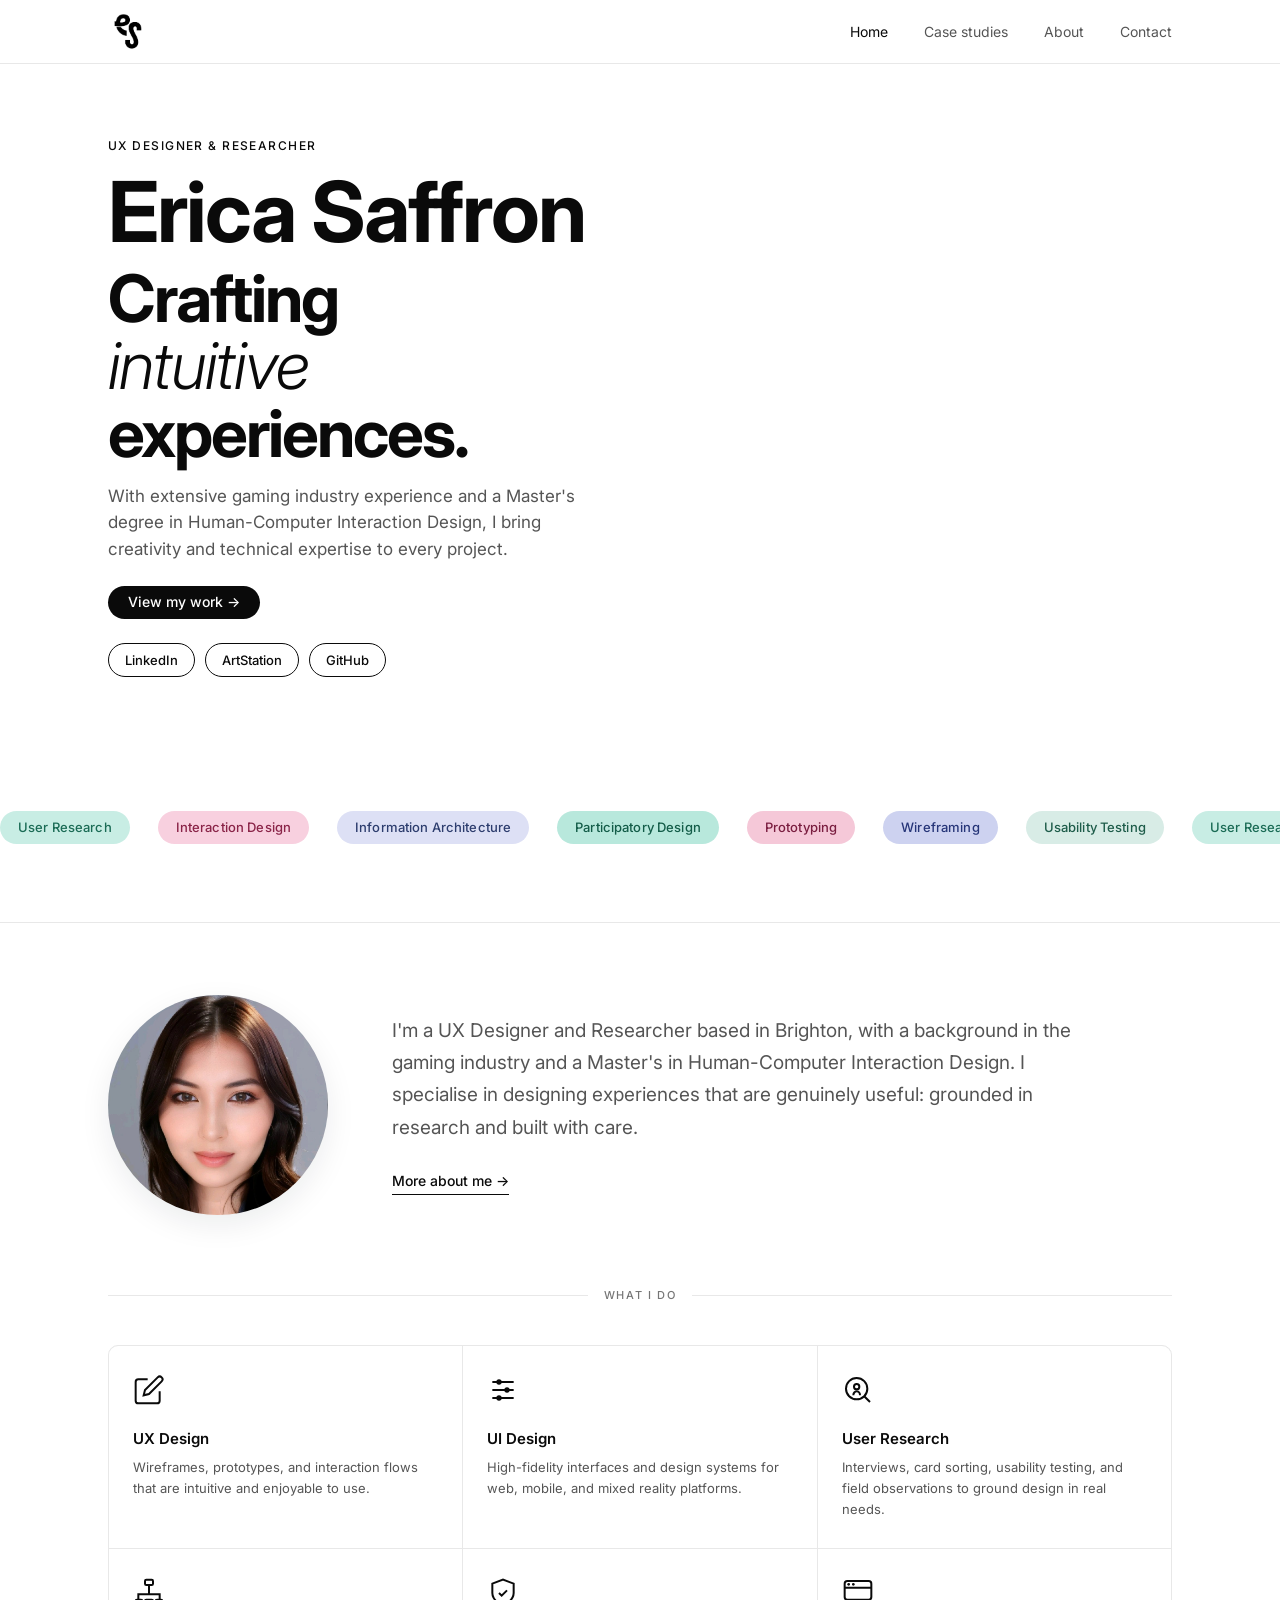
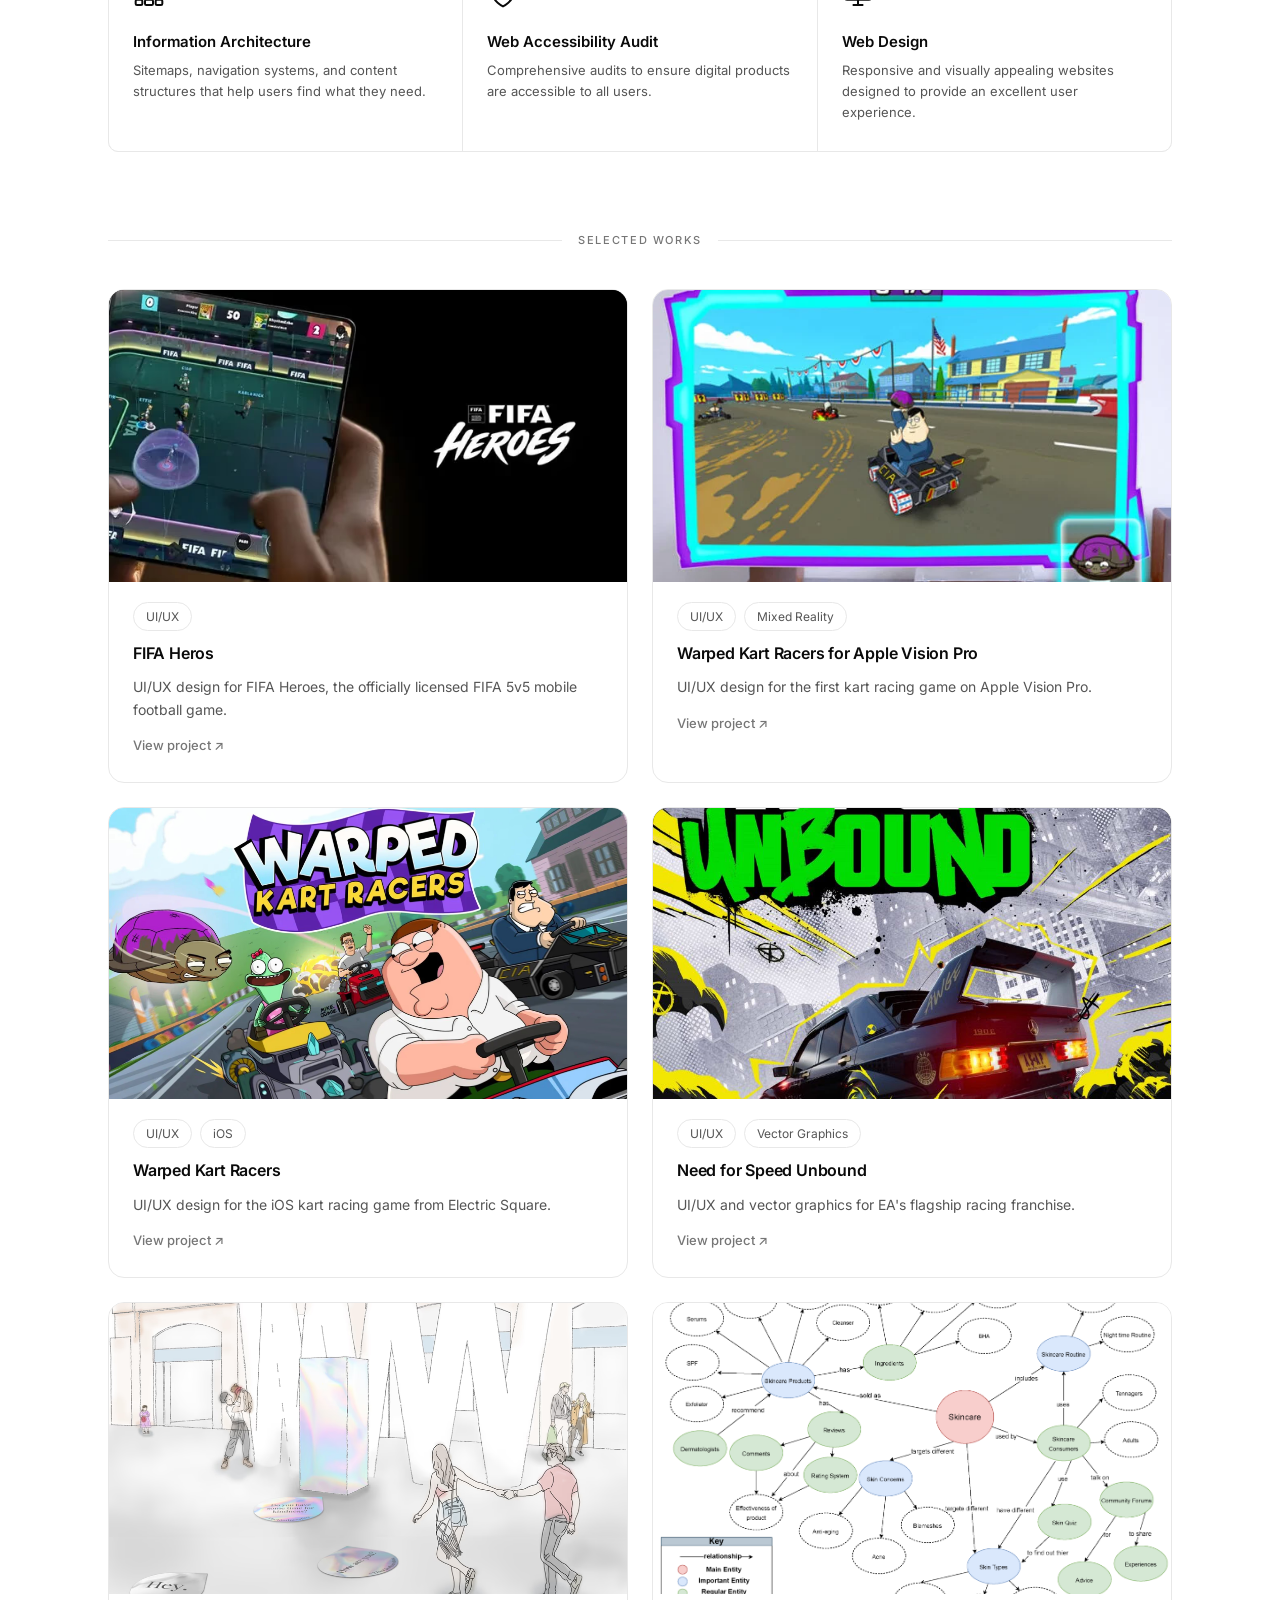
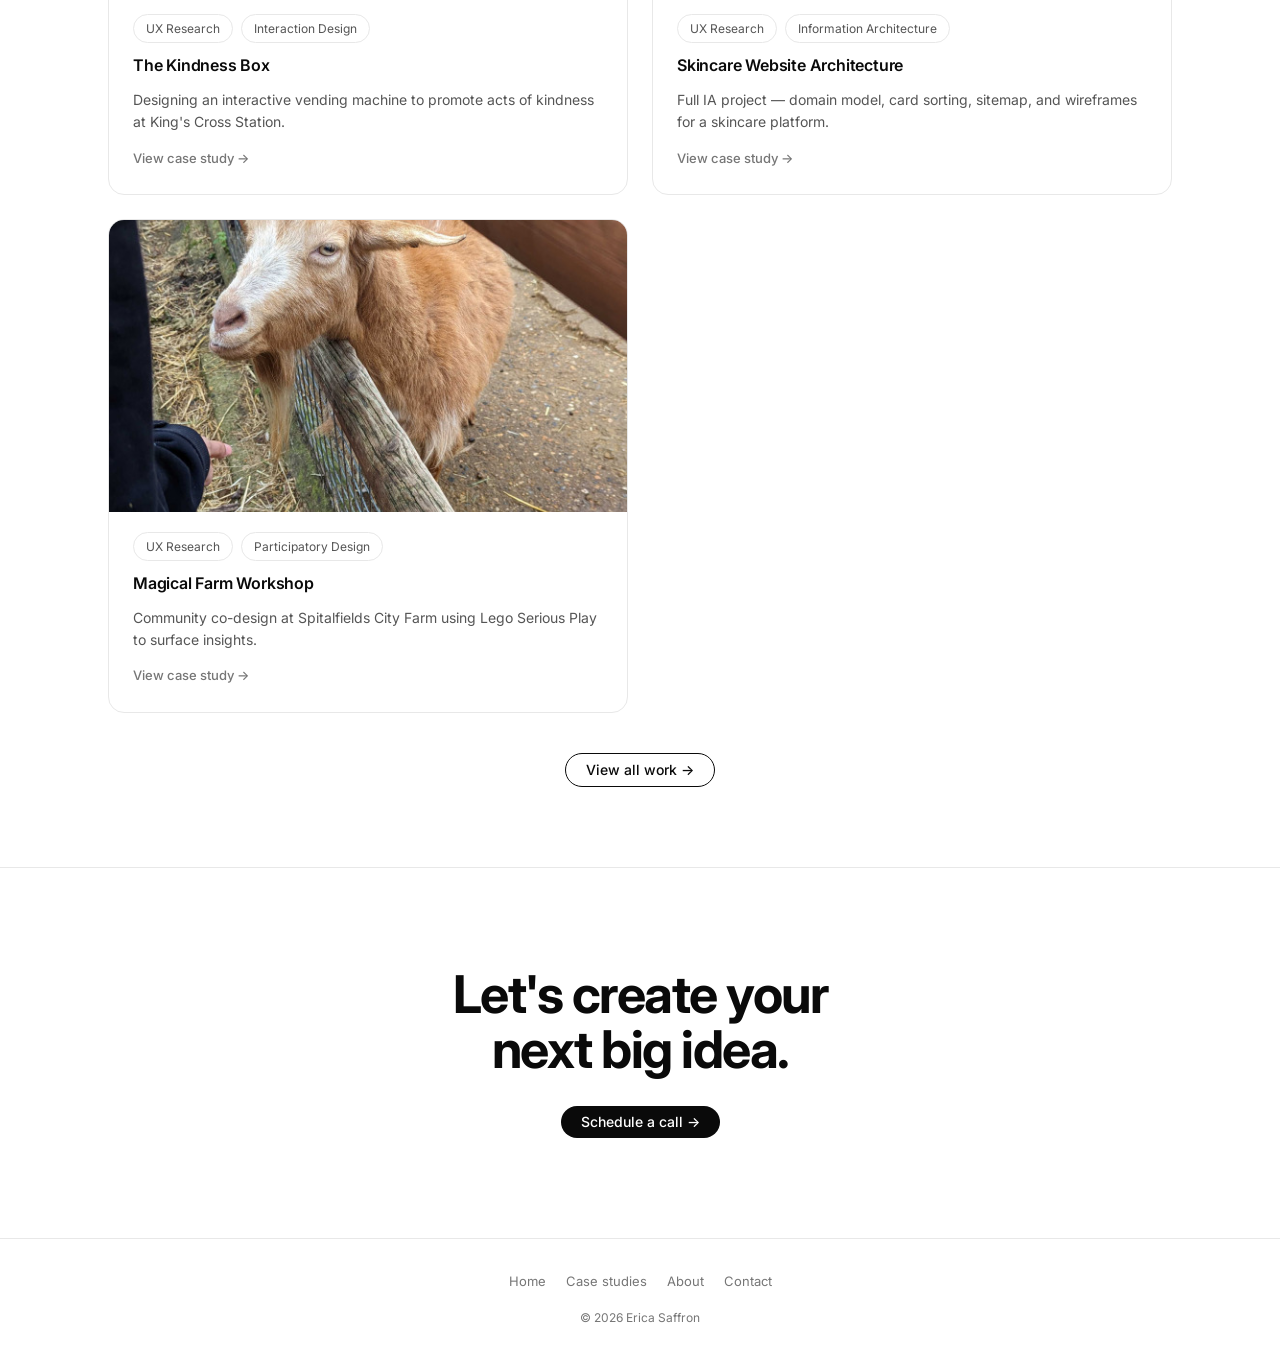
==== commit 310180ad: "Fix mobile profile photo sizing and reorder about page layout Constrain the circular photo wrapper o" ====
--- a/index.html
+++ b/index.html
@@ -95,7 +95,7 @@
             <img src="images/erica-portrait.jpg" alt="Erica Saffron">
           </div>
           <div class="home-intro__text">
-            <p class="home-intro__body">I'm a UX Designer and Researcher based in Brighton, with a background in the gaming industry and a Master's in Human-Computer Interaction Design. I specialise in designing experiences that are genuinely useful: grounded in research, built with care, and tested with real people.</p>
+            <p class="home-intro__body">I'm a UX Designer and Researcher based in Brighton, with a background in the gaming industry and a Master's in Human-Computer Interaction Design. I specialise in designing experiences that are genuinely useful: grounded in research and built with care.</p>
             <a href="about.html" class="home-intro__link">More about me →</a>
           </div>
         </div>
--- a/css/style.css
+++ b/css/style.css
@@ -501,8 +501,13 @@
     gap: 28px;
   }
 
+  .home-intro__photo {
+    width: 120px;
+    margin: 0 auto;
+  }
+
   .home-intro__photo img {
-    width: 120px;
+    width: 100%;
     aspect-ratio: 1;
   }
 
@@ -941,7 +946,7 @@
 
 .about-grid {
   display: grid;
-  grid-template-columns: 1fr 280px;
+  grid-template-columns: 280px 1fr;
   gap: 56px;
   align-items: start;
   padding: 56px 0;
@@ -957,7 +962,6 @@
 
 .about-photo {
   width: 240px;
-  margin-left: auto;
   border-radius: 50%;
   overflow: hidden;
   aspect-ratio: 1 / 1;
@@ -1308,7 +1312,7 @@
 
   .cs-hero__layout { grid-template-columns: 1fr; gap: 32px; }
   .about-grid { grid-template-columns: 1fr; gap: 40px; }
-  .about-photo { max-width: 340px; aspect-ratio: 4/3; }
+  .about-photo { width: 180px; max-width: 100%; aspect-ratio: 1 / 1; margin: 0 auto; }
   .contact-grid { grid-template-columns: 1fr; gap: 32px; }
 }
 
